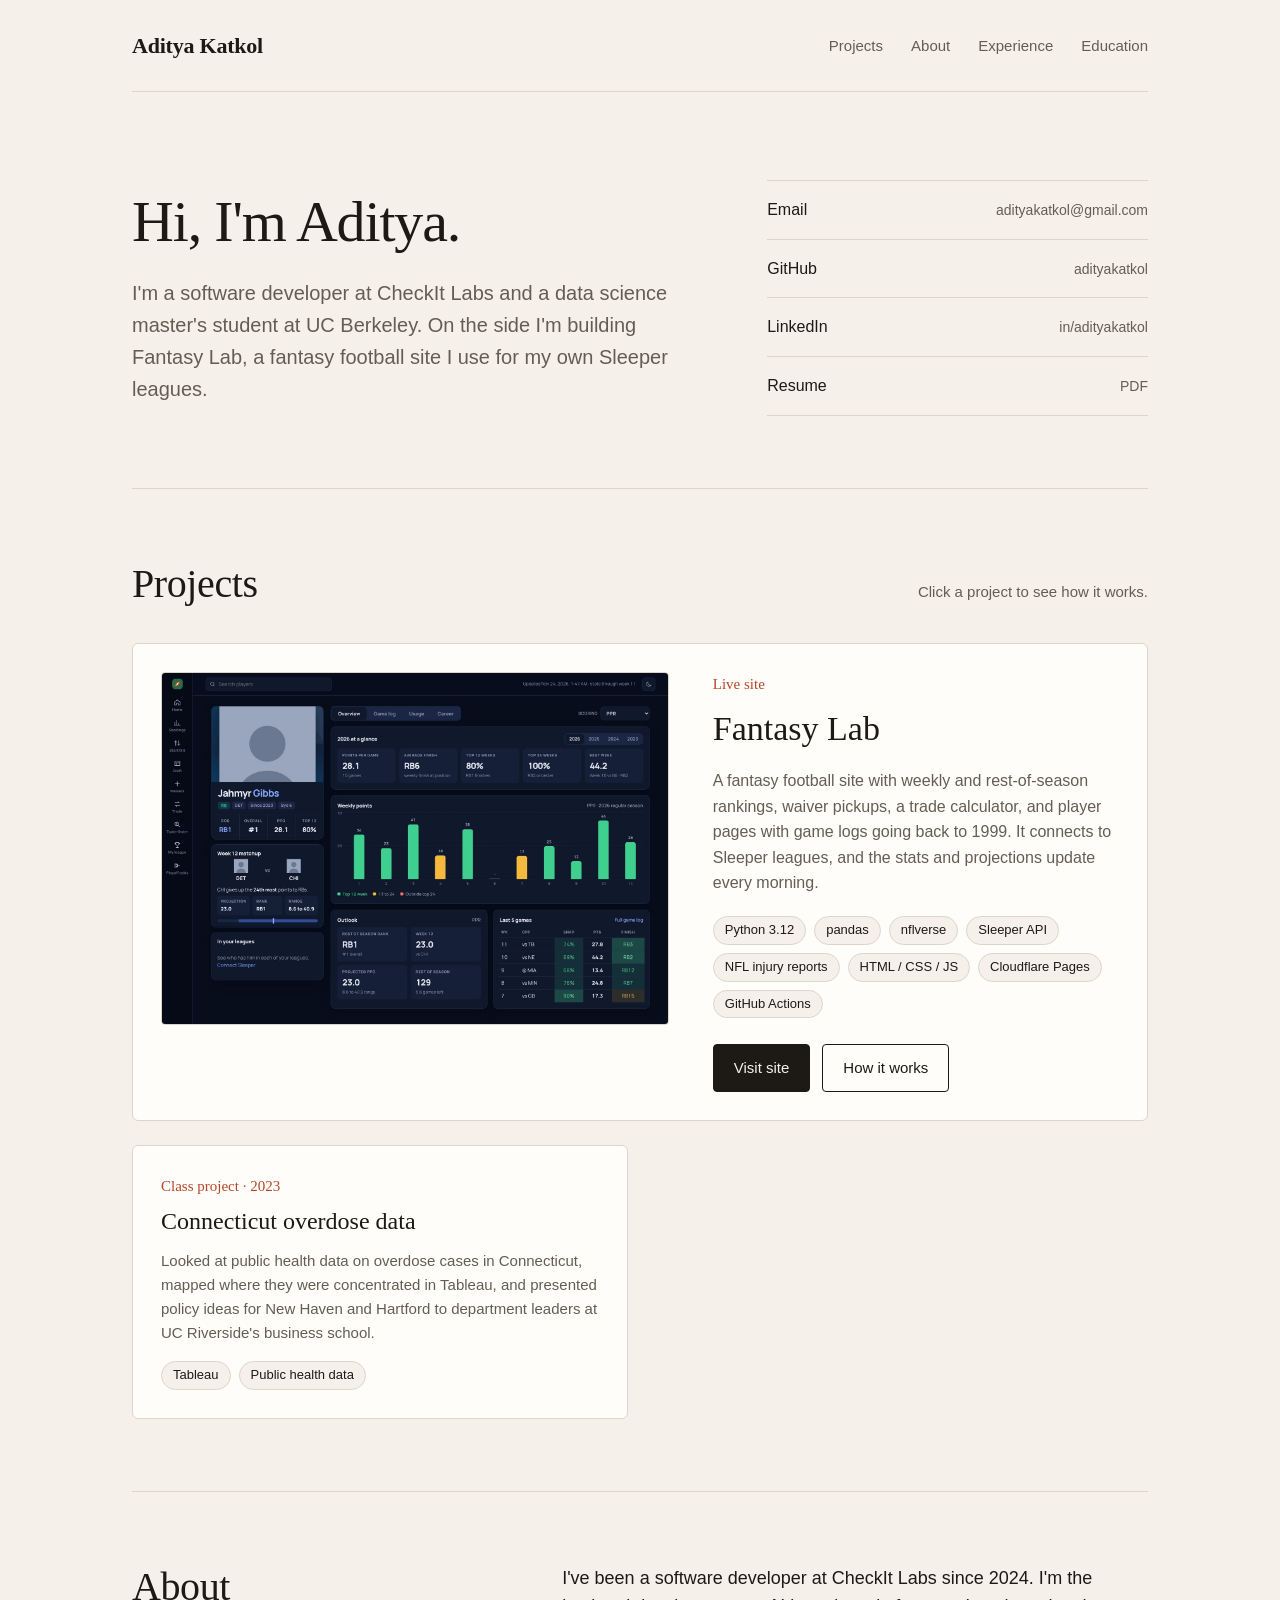
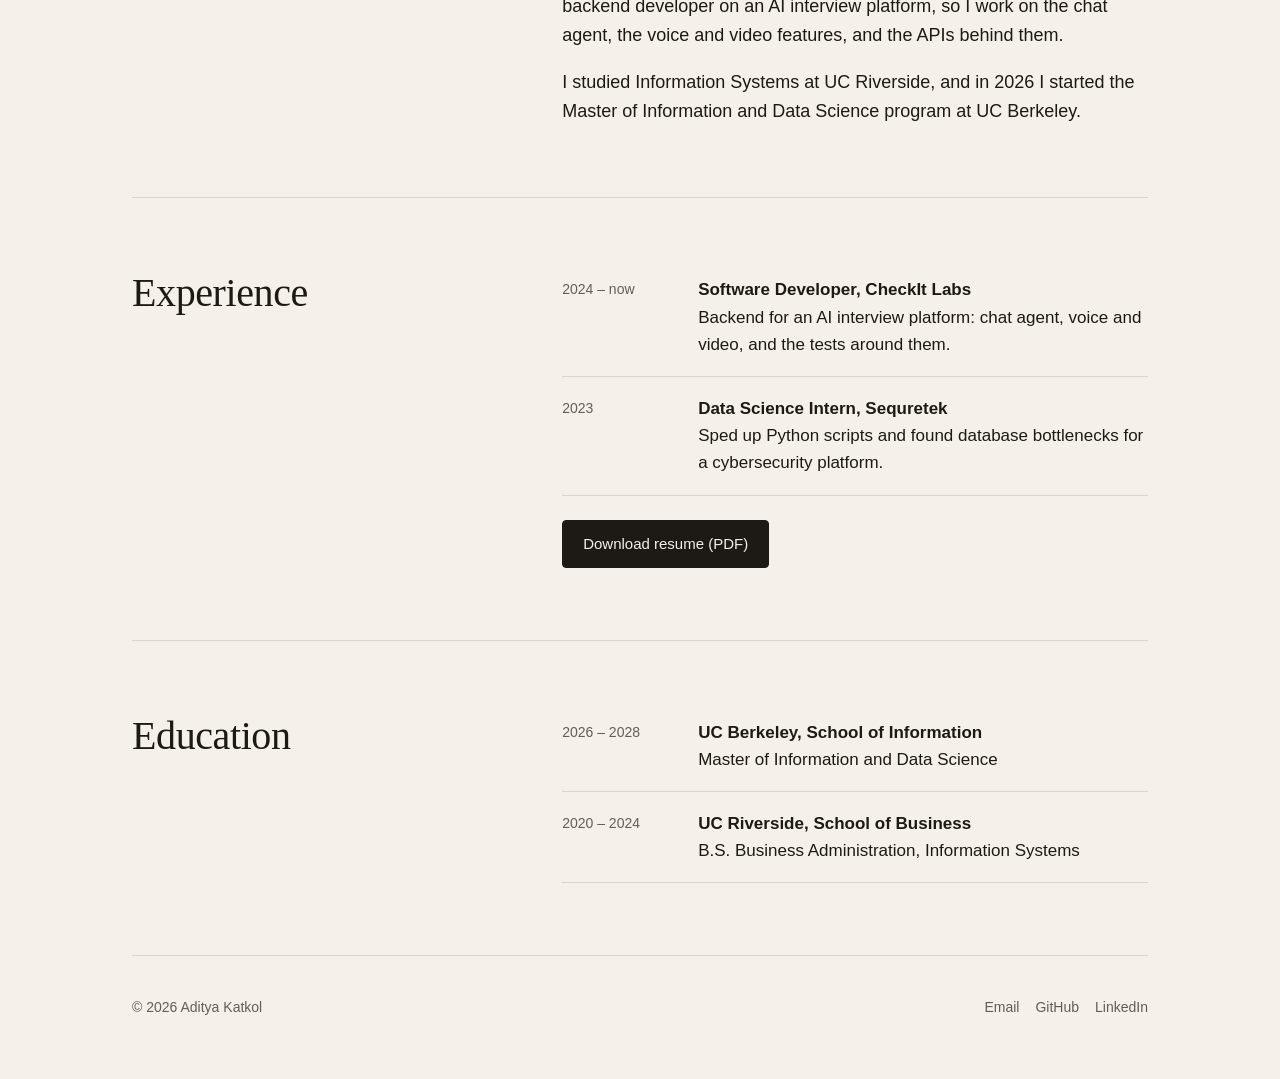
==== index.html @ aff80ff6 "Add portfolio site: home, project write-ups, experience, education" ====
<!doctype html>
<html lang="en">
<head>
  <meta charset="utf-8">
  <meta name="viewport" content="width=device-width, initial-scale=1">
  <title>Aditya Katkol</title>
  <meta name="description" content="Aditya Katkol: software developer and data science master's student. Projects, experience and resume.">
  <meta property="og:title" content="Aditya Katkol">
  <meta property="og:description" content="Software developer and data science master's student. Projects, experience and resume.">
  <meta property="og:image" content="assets/img/fantasy-lab-player.jpg">
  <link rel="icon" href="assets/favicon.svg" type="image/svg+xml">
  <link rel="stylesheet" href="css/style.css">
</head>
<body data-page="home">
  <div class="wrap">
    <header class="top">
      <a class="mark" href="index.html" data-name>Aditya Katkol</a>
      <nav aria-label="Sections">
        <ul class="menu">
          <li><a href="#projects">Projects</a></li>
          <li><a href="#about">About</a></li>
          <li><a href="#experience">Experience</a></li>
          <li><a href="#education">Education</a></li>
        </ul>
      </nav>
    </header>

    <main>
      <section class="hero">
        <div>
          <h1 id="greeting"></h1>
          <p class="lede" id="intro"></p>
        </div>
        <div class="links" id="links"></div>
      </section>

      <section class="sec" id="projects">
        <div class="sechead"><h2>Projects</h2><p id="projects-note"></p></div>
        <div id="project-list"></div>
      </section>

      <section class="sec split" id="about">
        <h2>About</h2>
        <div class="prose" id="about-text"></div>
      </section>

      <section class="sec split" id="experience">
        <h2>Experience</h2>
        <div>
          <div id="experience-list"></div>
          <p class="after"><a class="btn solid" id="resume-btn" href="#" target="_blank" rel="noopener">Download resume (PDF)</a></p>
        </div>
      </section>

      <section class="sec split" id="education">
        <h2>Education</h2>
        <div id="education-list"></div>
      </section>
    </main>

    <footer class="foot">
      <span>&copy; <span data-year>2026</span> <span data-name>Aditya Katkol</span></span>
      <nav aria-label="Contact"><a data-email href="#">Email</a><a data-github href="#" target="_blank" rel="noopener">GitHub</a><a data-linkedin href="#" target="_blank" rel="noopener">LinkedIn</a></nav>
    </footer>
  </div>
  <script src="content.js"></script>
  <script src="js/main.js"></script>
</body>
</html>
---- css/style.css ----
:root {
  --bg: #f5f1ea;
  --card: #fffdf9;
  --ink: #1d1a16;
  --muted: #645d53;
  --line: #ddd5c8;
  --accent: #b4472b;
  --chip: #f5f1ea;
  --serif: "Charter", "Bitstream Charter", "Iowan Old Style", "Sitka Text", Cambria, Georgia, serif;
  --sans: "Inter", -apple-system, BlinkMacSystemFont, "Segoe UI", Roboto, Helvetica, Arial, sans-serif;
}

* { box-sizing: border-box; margin: 0; padding: 0; }
html { scroll-behavior: smooth; scroll-padding-top: 24px; }
body {
  background: var(--bg);
  color: var(--ink);
  font-family: var(--sans);
  font-size: 17px;
  line-height: 1.6;
  -webkit-font-smoothing: antialiased;
}
img { max-width: 100%; display: block; }
a { color: inherit; }
a:focus-visible, button:focus-visible { outline: 2px solid var(--accent); outline-offset: 3px; }

.wrap { max-width: 1080px; margin: 0 auto; padding: 0 32px; }

/* Top bar */
.top {
  display: flex; justify-content: space-between; align-items: center; gap: 16px;
  padding: 28px 0; border-bottom: 1px solid var(--line);
}
.mark { font-family: var(--serif); font-size: 22px; font-weight: 700; text-decoration: none; letter-spacing: -0.01em; }
.menu { display: flex; gap: 28px; list-style: none; font-size: 15px; }
.menu a { color: var(--muted); text-decoration: none; padding-bottom: 3px; border-bottom: 2px solid transparent; }
.menu a:hover { color: var(--ink); border-color: var(--accent); }

/* Hero */
.hero {
  display: grid; grid-template-columns: 1.5fr 1fr; gap: 64px; align-items: center;
  padding: 88px 0 72px;
}
h1 { font-family: var(--serif); font-weight: 400; font-size: 58px; line-height: 1.08; letter-spacing: -0.02em; }
.lede { font-size: 20px; color: var(--muted); margin-top: 24px; max-width: 560px; }
.links { border-top: 1px solid var(--line); }
.links a {
  display: flex; justify-content: space-between; align-items: baseline; gap: 16px;
  padding: 16px 0; border-bottom: 1px solid var(--line); text-decoration: none; font-size: 16px;
}
.links a small { color: var(--muted); font-size: 14px; overflow-wrap: anywhere; text-align: right; }
.links a:hover small { color: var(--accent); }

/* Sections */
.sec { padding: 72px 0; border-top: 1px solid var(--line); }
h2 { font-family: var(--serif); font-weight: 400; font-size: 40px; letter-spacing: -0.01em; line-height: 1.15; }
.sechead { display: flex; justify-content: space-between; align-items: baseline; gap: 16px; margin-bottom: 36px; }
.sechead p { color: var(--muted); font-size: 15px; }
.split { display: grid; grid-template-columns: 1fr 1.6fr; gap: 64px; }

/* Project cards */
.label { font-family: var(--serif); font-size: 15px; color: var(--accent); }
.chips { display: flex; flex-wrap: wrap; gap: 8px; list-style: none; }
.chips li { font-size: 13px; border: 1px solid var(--line); border-radius: 99px; padding: 3px 11px; background: var(--chip); }

.card {
  background: var(--card); border: 1px solid var(--line); border-radius: 6px; padding: 28px;
  position: relative; transition: border-color .15s, box-shadow .15s;
}
.card:hover { border-color: #c9bca8; box-shadow: 0 6px 24px rgba(60, 40, 20, .07); }
.card h3 { font-family: var(--serif); font-weight: 400; }
.card h3 a { text-decoration: none; }
.card h3 a::after { content: ""; position: absolute; inset: 0; } /* whole card opens the write-up */
.card p { color: var(--muted); }
.card .btns { position: relative; z-index: 1; } /* buttons stay clickable above the card link */

.card.feature { display: grid; grid-template-columns: 1.25fr 1fr; gap: 44px; }
.card.feature img { border-radius: 4px; border: 1px solid var(--line); width: 100%; height: auto; }
.card.feature h3 { font-size: 34px; margin: 6px 0 12px; }
.card.feature p { font-size: 16px; }
.card.feature .chips { margin: 20px 0 26px; }

.grid2 { display: grid; grid-template-columns: 1fr 1fr; gap: 24px; margin-top: 24px; }
.card.small h3 { font-size: 24px; margin: 4px 0 8px; }
.card.small p { font-size: 15px; }
.card.small .chips { margin-top: 16px; }

.btns { display: flex; flex-wrap: wrap; gap: 12px; }
.btn {
  display: inline-block; font-size: 15px; font-weight: 500; padding: 11px 20px; border-radius: 4px;
  text-decoration: none; border: 1px solid var(--ink);
}
.btn.solid { background: var(--ink); color: var(--bg); }
.btn.solid:hover { background: var(--accent); border-color: var(--accent); }
.btn.line:hover { border-color: var(--accent); color: var(--accent); }

/* About, experience, education */
.prose p { font-size: 18px; margin-bottom: 18px; }
.prose p:last-child { margin-bottom: 0; }
.row { display: grid; grid-template-columns: 120px 1fr; gap: 16px; padding: 18px 0; border-bottom: 1px solid var(--line); }
.row:first-child { padding-top: 6px; }
.row .years { color: var(--muted); font-size: 14px; padding-top: 2px; }
.row b { font-weight: 600; }
.row span.text { display: block; color: var(--ink); }
.after { margin-top: 24px; }

/* Footer */
.foot {
  display: flex; justify-content: space-between; flex-wrap: wrap; gap: 12px;
  padding: 40px 0 60px; border-top: 1px solid var(--line); color: var(--muted); font-size: 14px;
}
.foot nav { display: flex; gap: 16px; }
.foot a { text-decoration: none; }
.foot a:hover { color: var(--accent); }

/* Write-up page */
.back { display: inline-block; margin-top: 40px; color: var(--muted); text-decoration: none; font-size: 15px; }
.back:hover { color: var(--accent); }
.wu-head { padding: 28px 0 48px; }
.wu-head h1 { margin: 8px 0 16px; }
.wu-head .lede { margin-top: 0; max-width: 720px; }
.wu-head .chips { margin: 24px 0 28px; }
.wu-hero { border-radius: 6px; border: 1px solid var(--line); margin-bottom: 24px; width: 100%; height: auto; }
.wu-sec { padding: 48px 0; border-top: 1px solid var(--line); }
.wu-sec .body p { font-size: 18px; margin-bottom: 16px; }
.wu-sec ul.points { padding-left: 20px; font-size: 18px; }
.wu-sec ul.points li { margin-bottom: 10px; }
.wu-sec figure { margin-top: 28px; }
.wu-sec figure img { border-radius: 6px; border: 1px solid var(--line); width: 100%; height: auto; }
.wu-sec figcaption { color: var(--muted); font-size: 14px; margin-top: 10px; }

.notfound { padding: 120px 0; }
.notfound p { color: var(--muted); margin: 16px 0 28px; font-size: 18px; }

/* Phones and small tablets */
@media (max-width: 760px) {
  body { font-size: 16px; }
  .wrap { padding: 0 20px; }
  .top { padding: 20px 0; }
  .menu { display: none; }
  .hero { grid-template-columns: 1fr; gap: 36px; padding: 48px 0 48px; }
  h1 { font-size: 42px; }
  .lede { font-size: 18px; }
  .sec { padding: 52px 0; }
  h2 { font-size: 32px; }
  .sechead { flex-direction: column; gap: 6px; }
  .split, .card.feature, .grid2 { grid-template-columns: 1fr; gap: 24px; }
  .card { padding: 18px; }
  .card.feature h3 { font-size: 28px; }
  .row { grid-template-columns: 1fr; gap: 2px; }
  .prose p, .wu-sec .body p, .wu-sec ul.points { font-size: 17px; }
}

@media print {
  .top .menu, .btns, .foot nav { display: none; }
  body { background: #fff; }
}
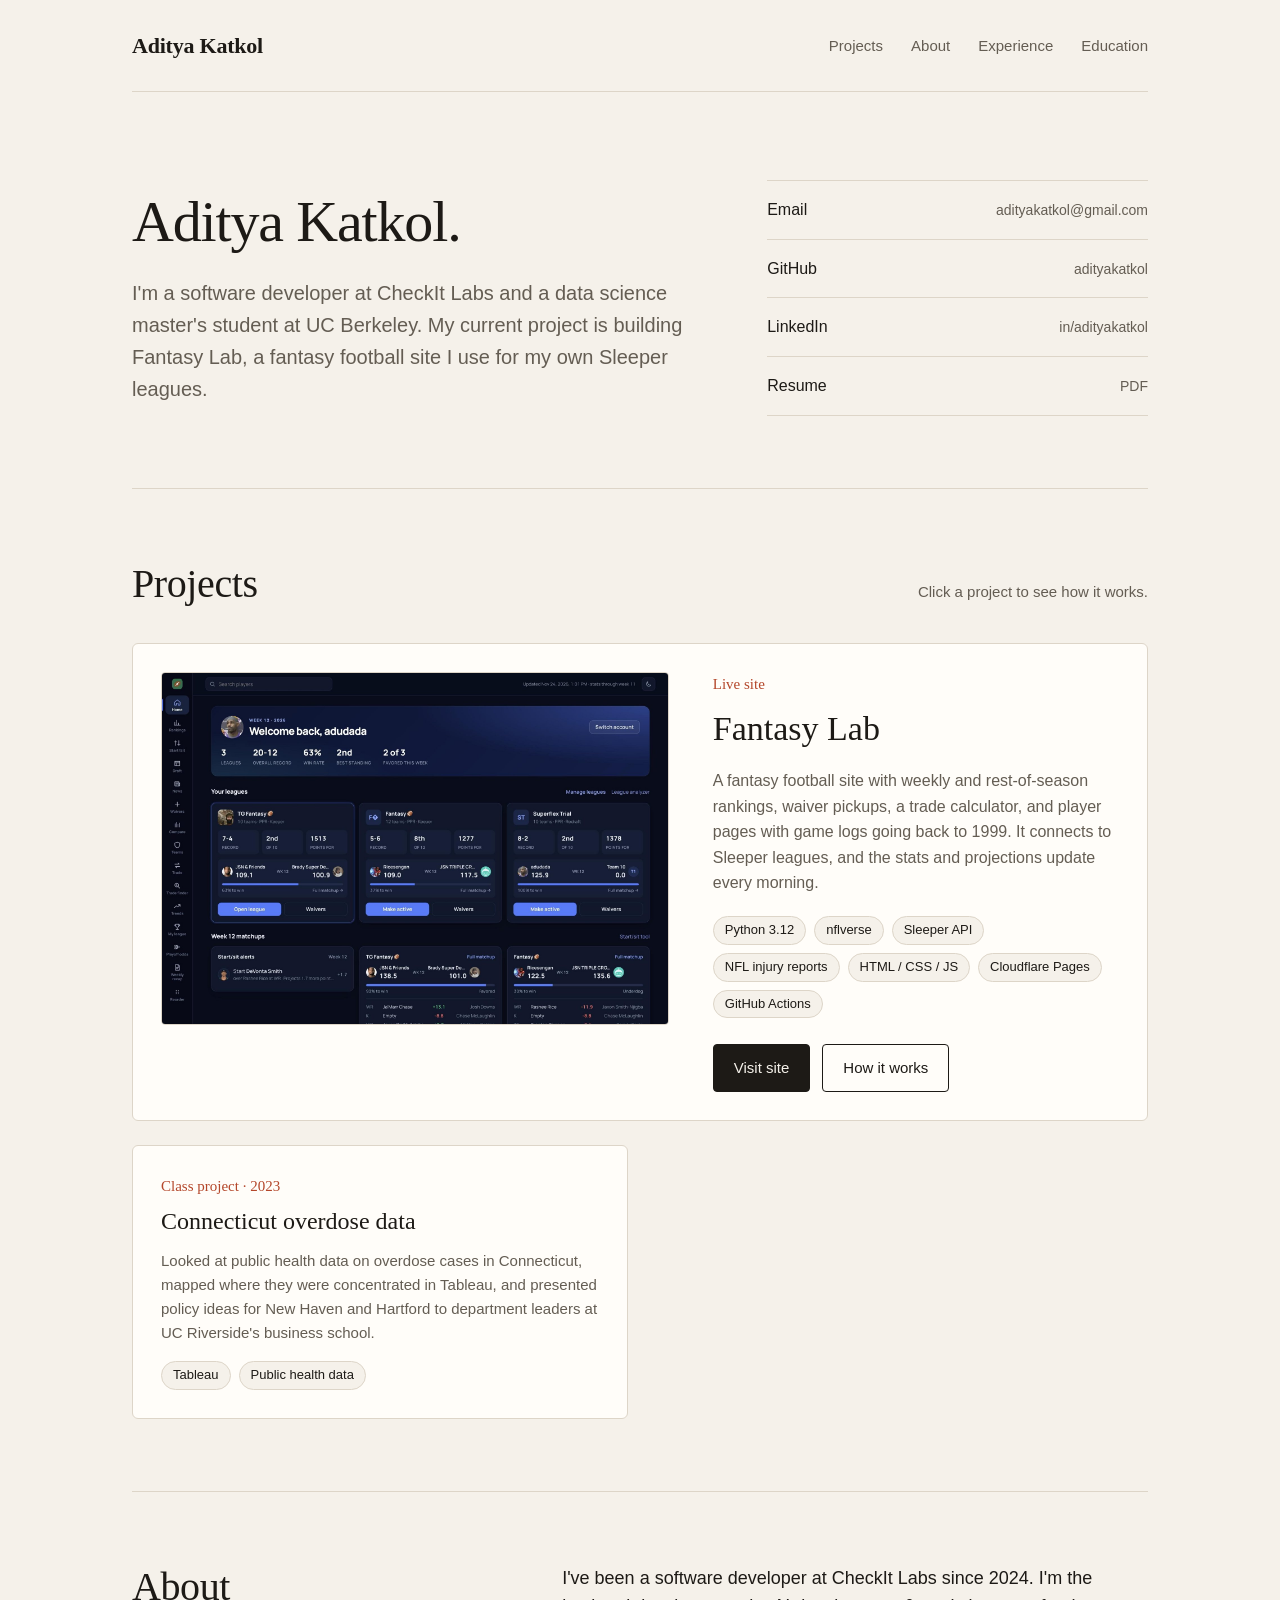
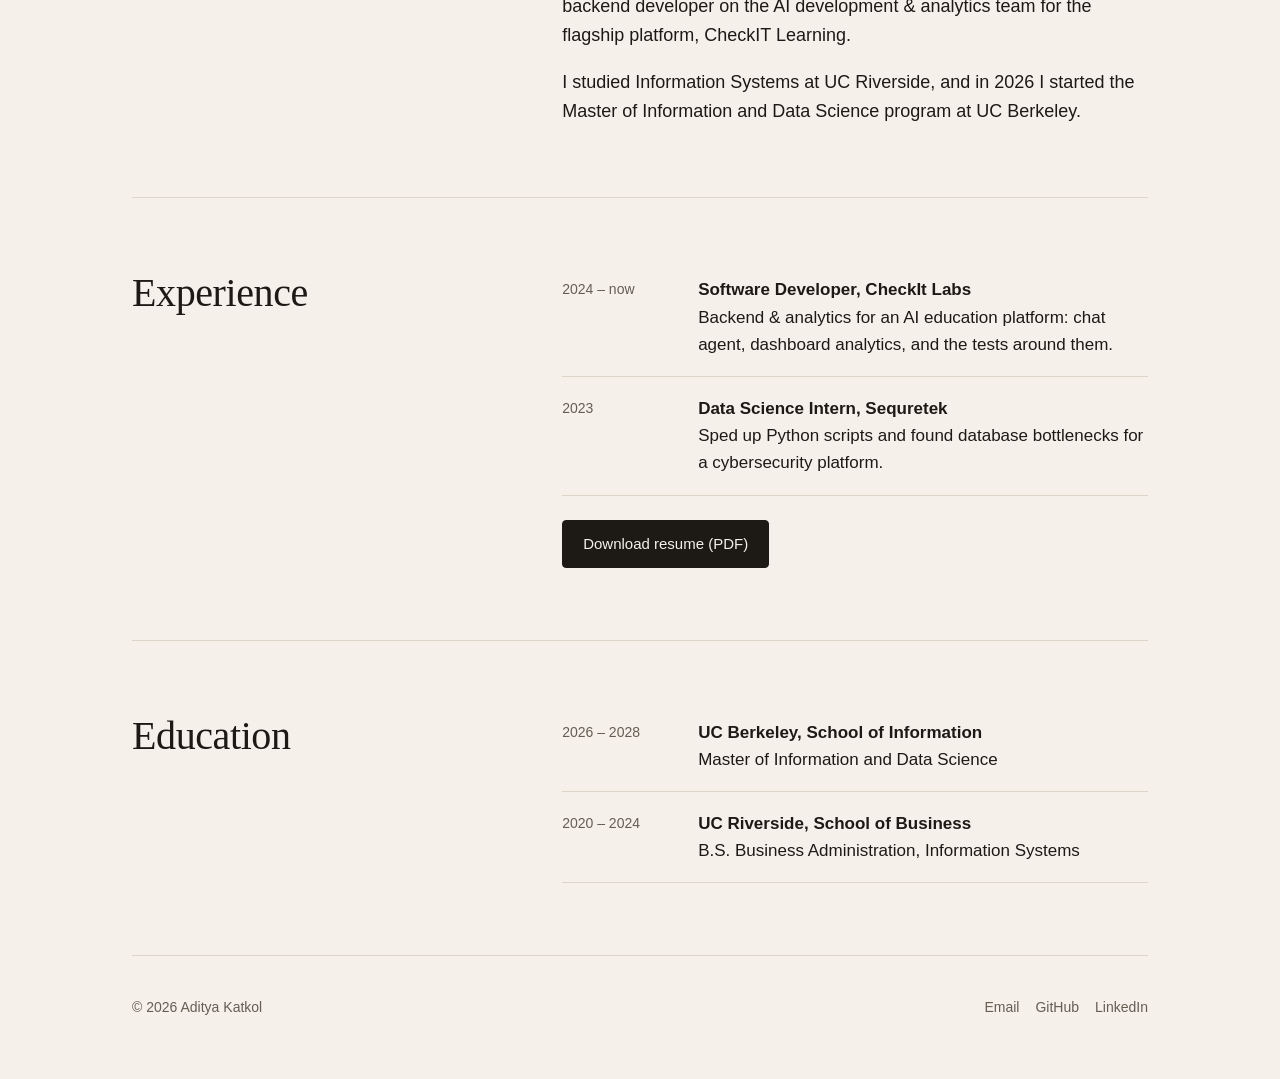
==== commit 178c608c: "Use dashboard screenshot on project card, update player screenshots, drop pandas tag, load content f" ====
--- a/index.html
+++ b/index.html
@@ -63,7 +63,13 @@
       <nav aria-label="Contact"><a data-email href="#">Email</a><a data-github href="#" target="_blank" rel="noopener">GitHub</a><a data-linkedin href="#" target="_blank" rel="noopener">LinkedIn</a></nav>
     </footer>
   </div>
-  <script src="content.js"></script>
-  <script src="js/main.js"></script>
+  <script>
+    // Loads the text and page code fresh on every visit, so edits show up as soon as GitHub publishes them.
+    (function () {
+      var v = Date.now();
+      function load(src, next) { var s = document.createElement("script"); s.src = src + "?v=" + v; if (next) s.onload = next; document.body.appendChild(s); }
+      load("content.js", function () { load("js/main.js"); });
+    })();
+  </script>
 </body>
 </html>
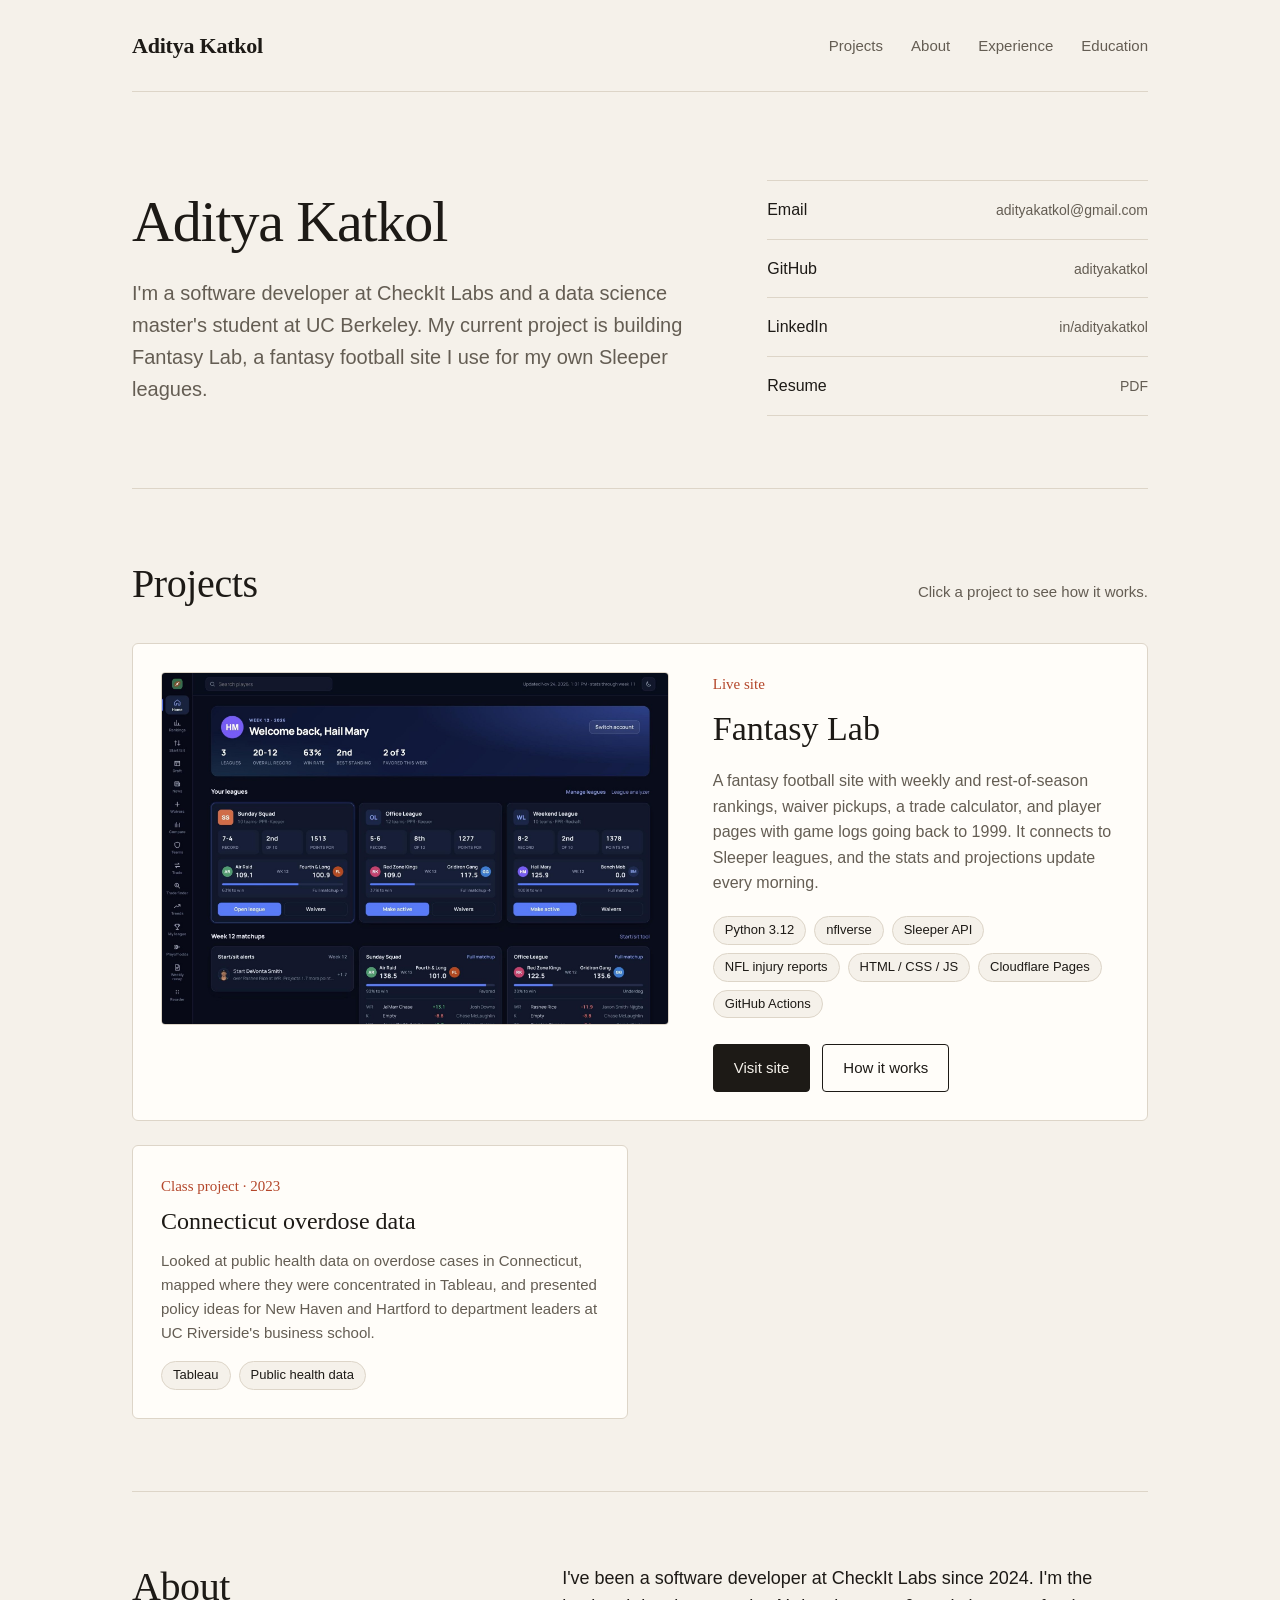
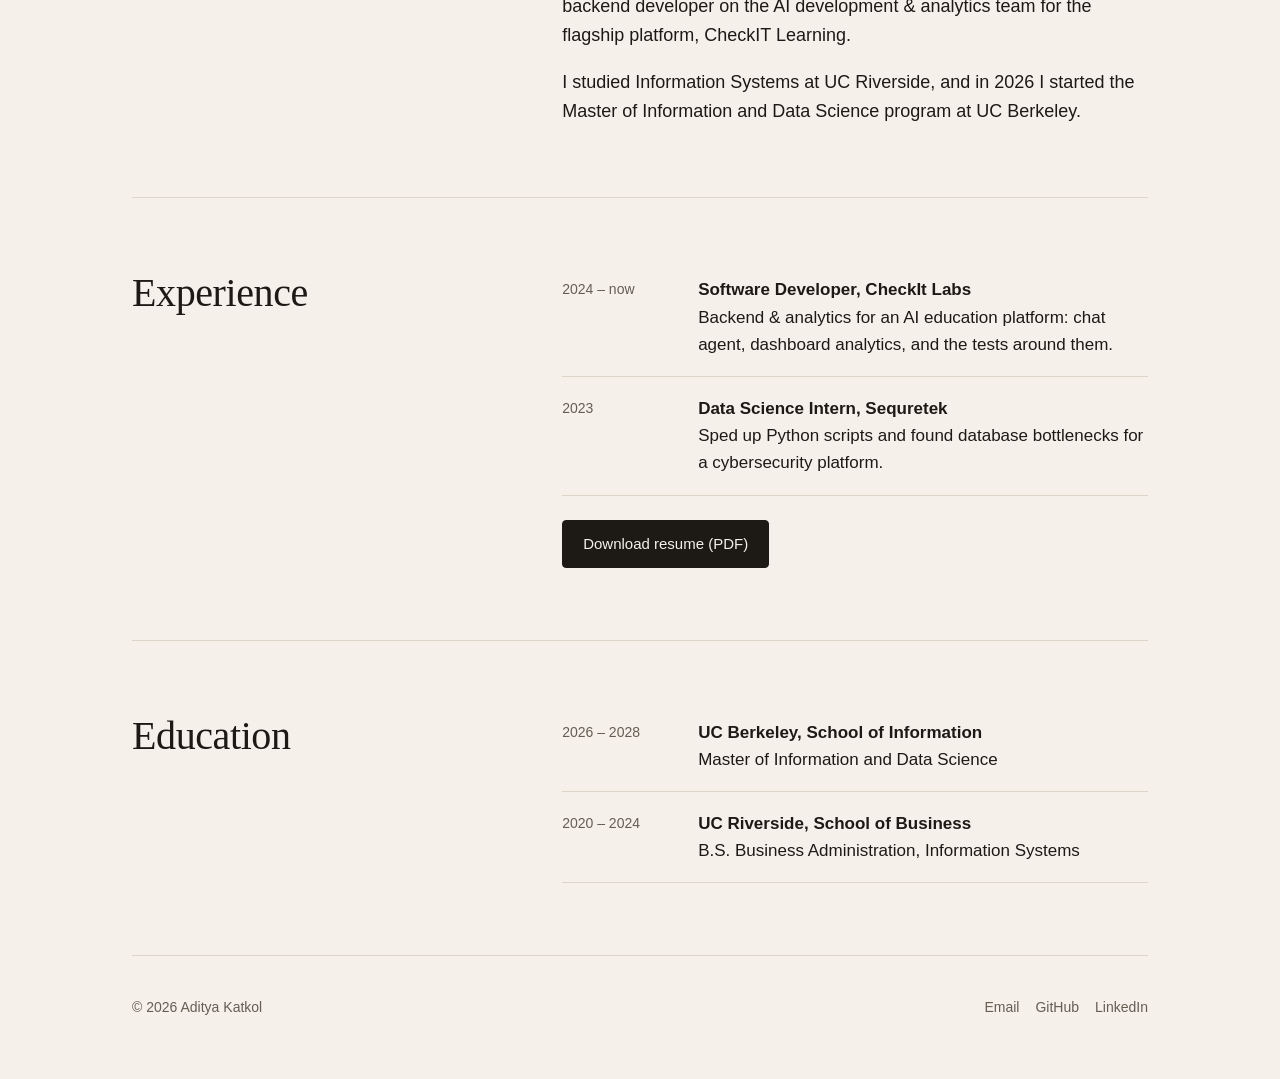
==== commit 93a5d89e: "Show section links on phones" ====
--- a/index.html
+++ b/index.html
@@ -9,7 +9,7 @@
   <meta property="og:description" content="Software developer and data science master's student. Projects, experience and resume.">
   <meta property="og:image" content="assets/img/fantasy-lab-player.jpg">
   <link rel="icon" href="assets/favicon.svg" type="image/svg+xml">
-  <link rel="stylesheet" href="css/style.css">
+  <link rel="stylesheet" href="css/style.css?v=2">
 </head>
 <body data-page="home">
   <div class="wrap">
--- a/css/style.css
+++ b/css/style.css
@@ -136,8 +136,11 @@
 @media (max-width: 760px) {
   body { font-size: 16px; }
   .wrap { padding: 0 20px; }
-  .top { padding: 20px 0; }
-  .menu { display: none; }
+  .top { padding: 18px 0 14px; flex-direction: column; align-items: flex-start; gap: 10px; }
+  .top nav { width: 100%; overflow-x: auto; -webkit-overflow-scrolling: touch; scrollbar-width: none; }
+  .top nav::-webkit-scrollbar { display: none; }
+  .menu { gap: 12px; font-size: 14px; white-space: nowrap; justify-content: space-between; }
+  .menu a { display: inline-block; padding: 6px 0; }
   .hero { grid-template-columns: 1fr; gap: 36px; padding: 48px 0 48px; }
   h1 { font-size: 42px; }
   .lede { font-size: 18px; }
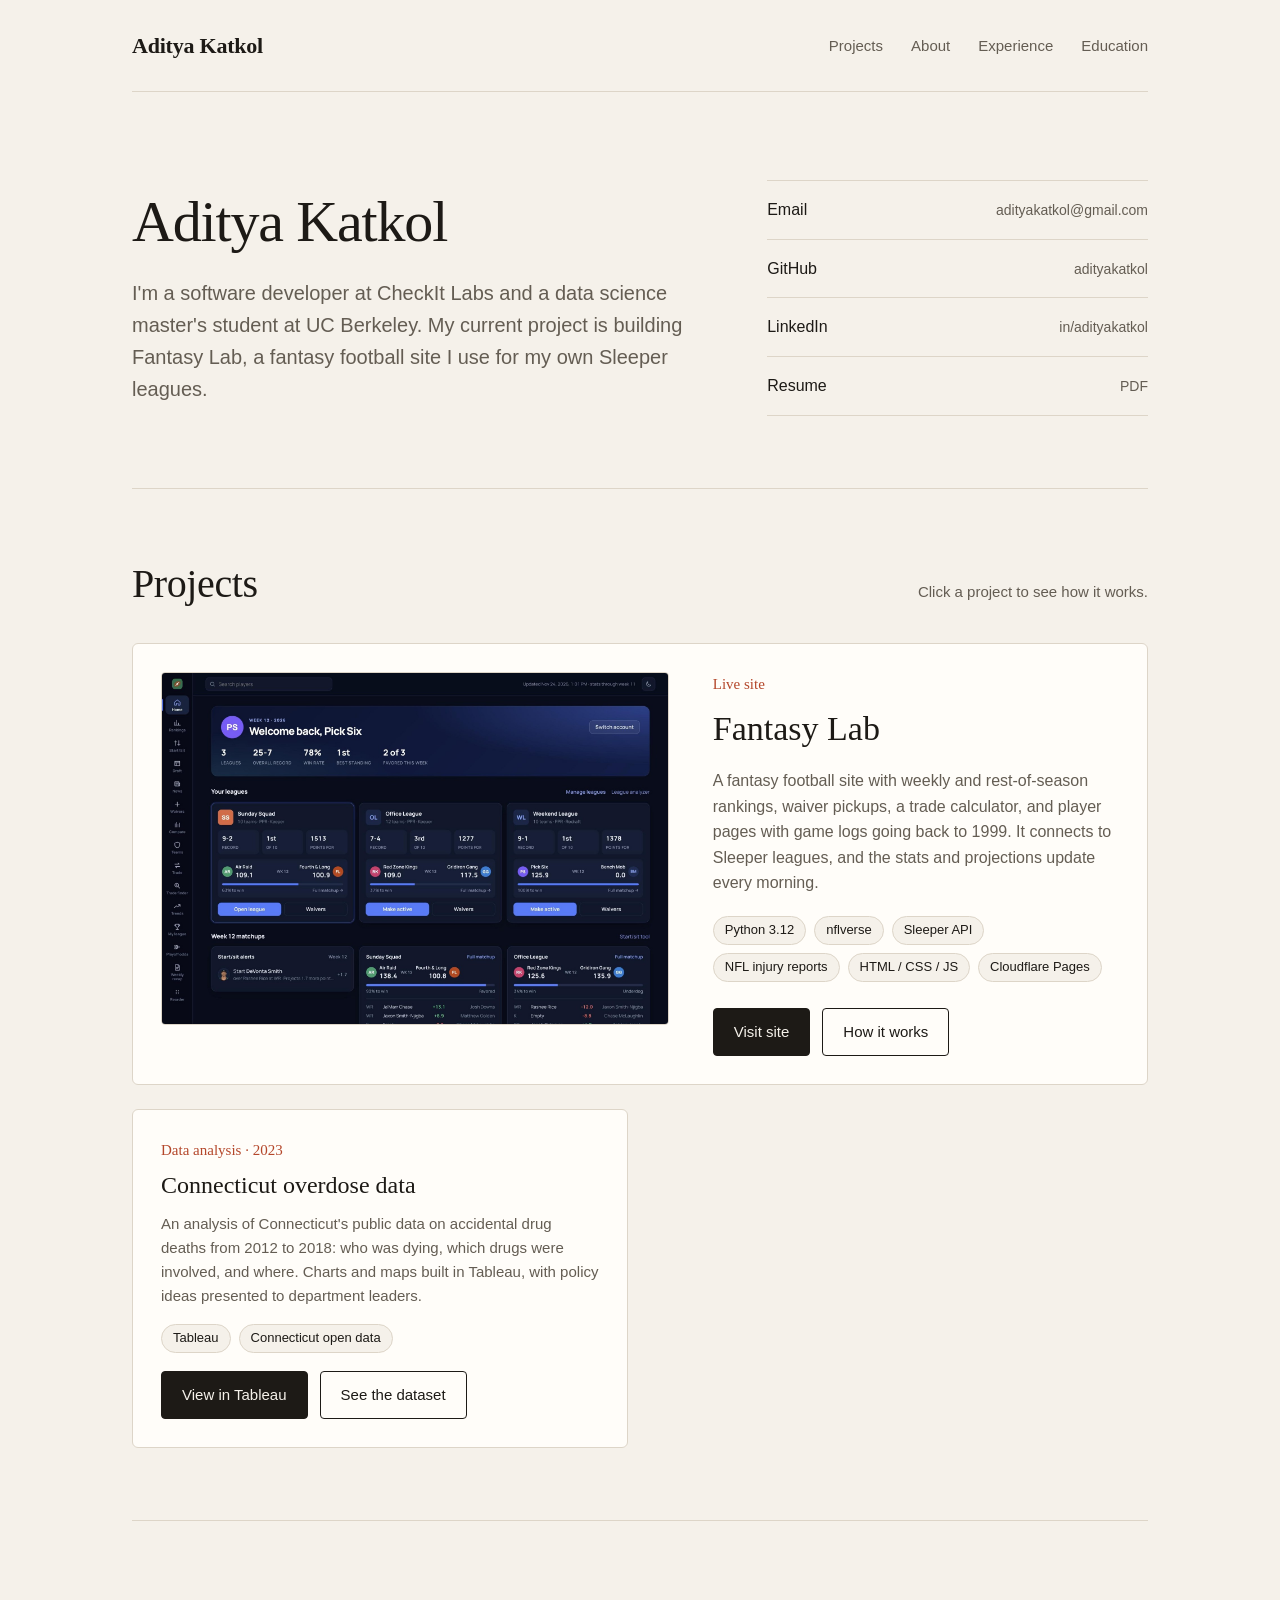
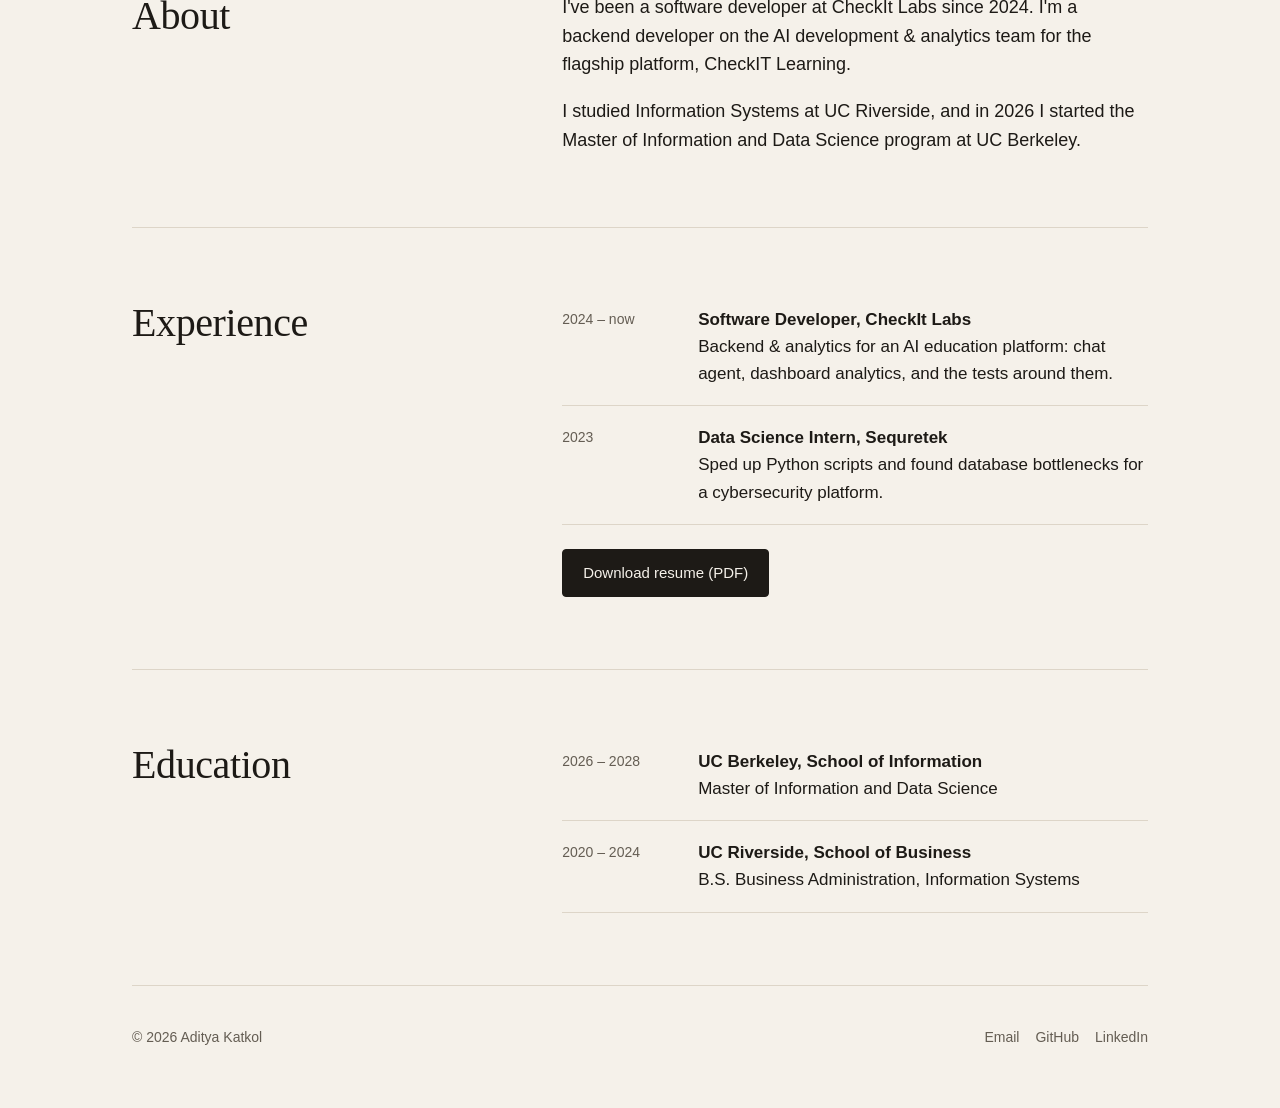
==== commit 67985609: "Use dashboard as Fantasy Lab hero image and refresh example league data" ====
--- a/index.html
+++ b/index.html
@@ -7,7 +7,7 @@
   <meta name="description" content="Aditya Katkol: software developer and data science master's student. Projects, experience and resume.">
   <meta property="og:title" content="Aditya Katkol">
   <meta property="og:description" content="Software developer and data science master's student. Projects, experience and resume.">
-  <meta property="og:image" content="assets/img/fantasy-lab-player.jpg">
+  <meta property="og:image" content="assets/img/fantasy-lab-dashboard.jpg">
   <link rel="icon" href="assets/favicon.svg" type="image/svg+xml">
   <link rel="stylesheet" href="css/style.css?v=2">
 </head>
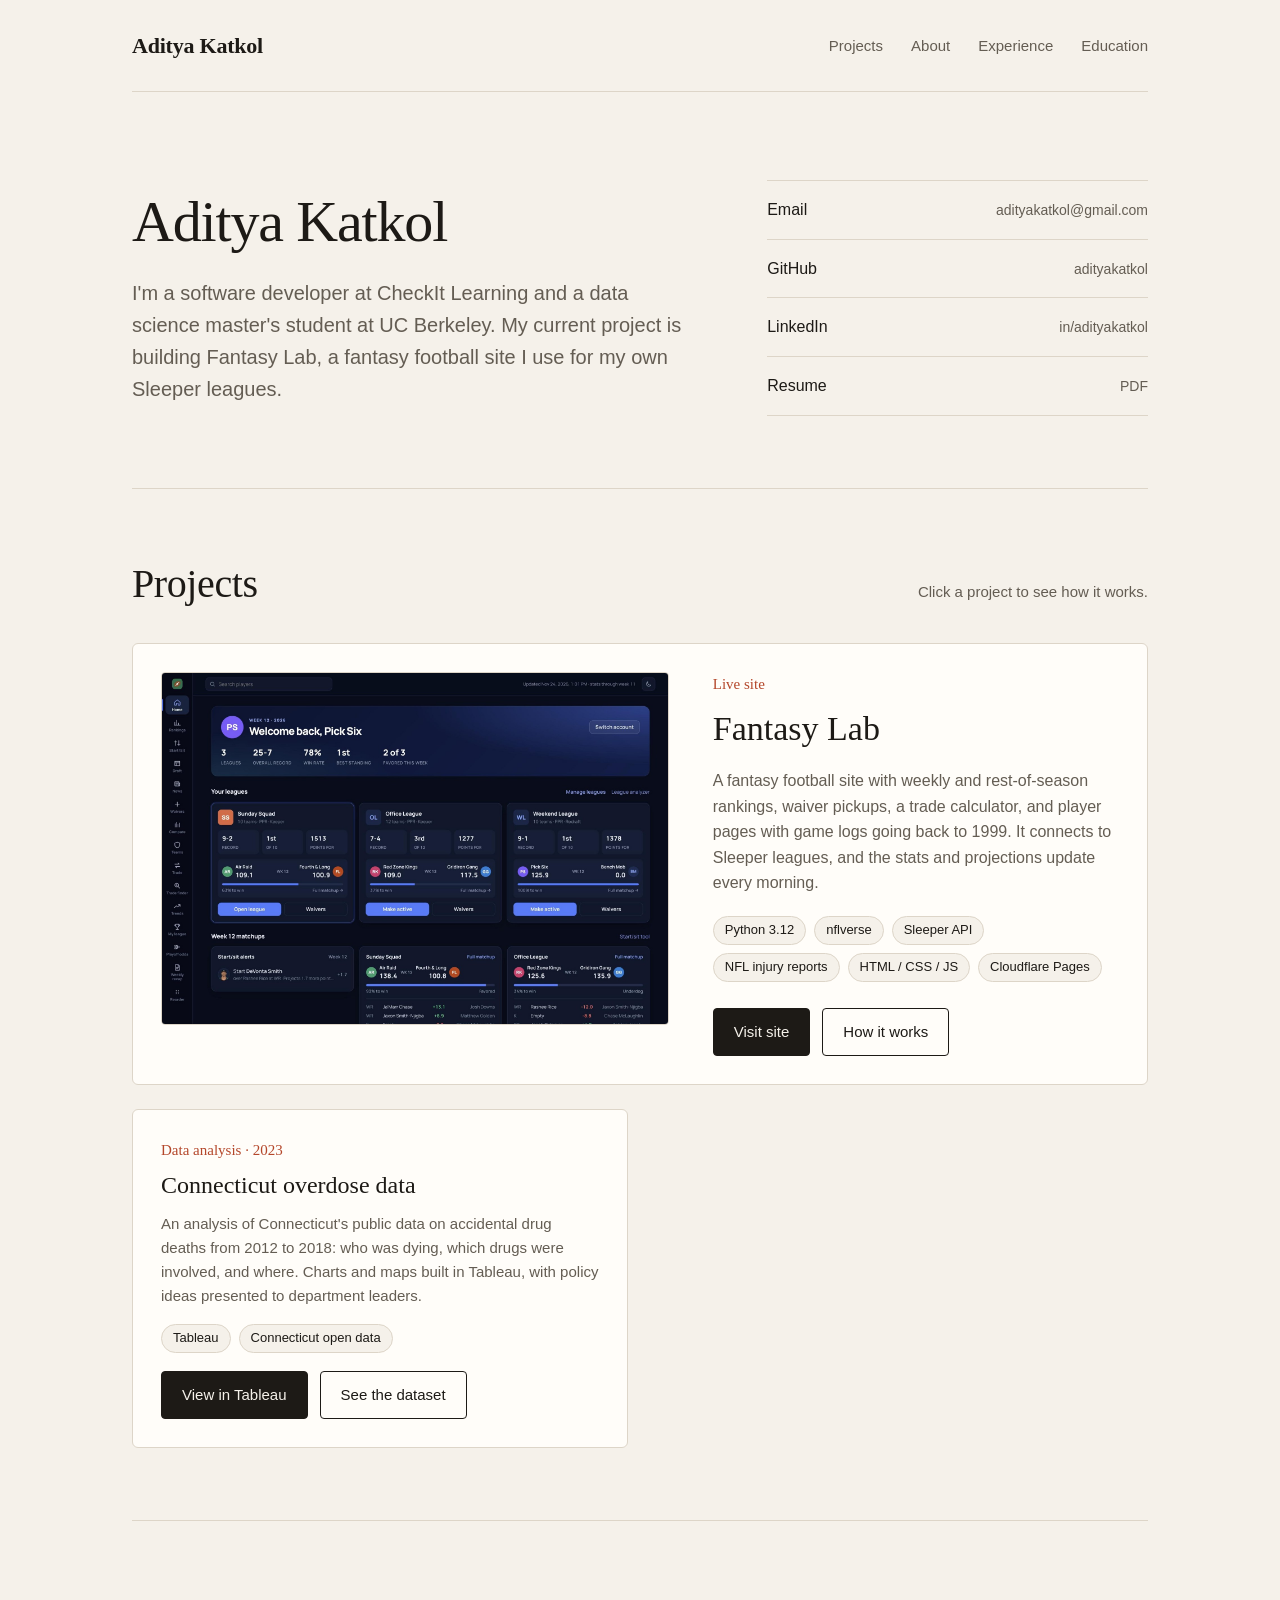
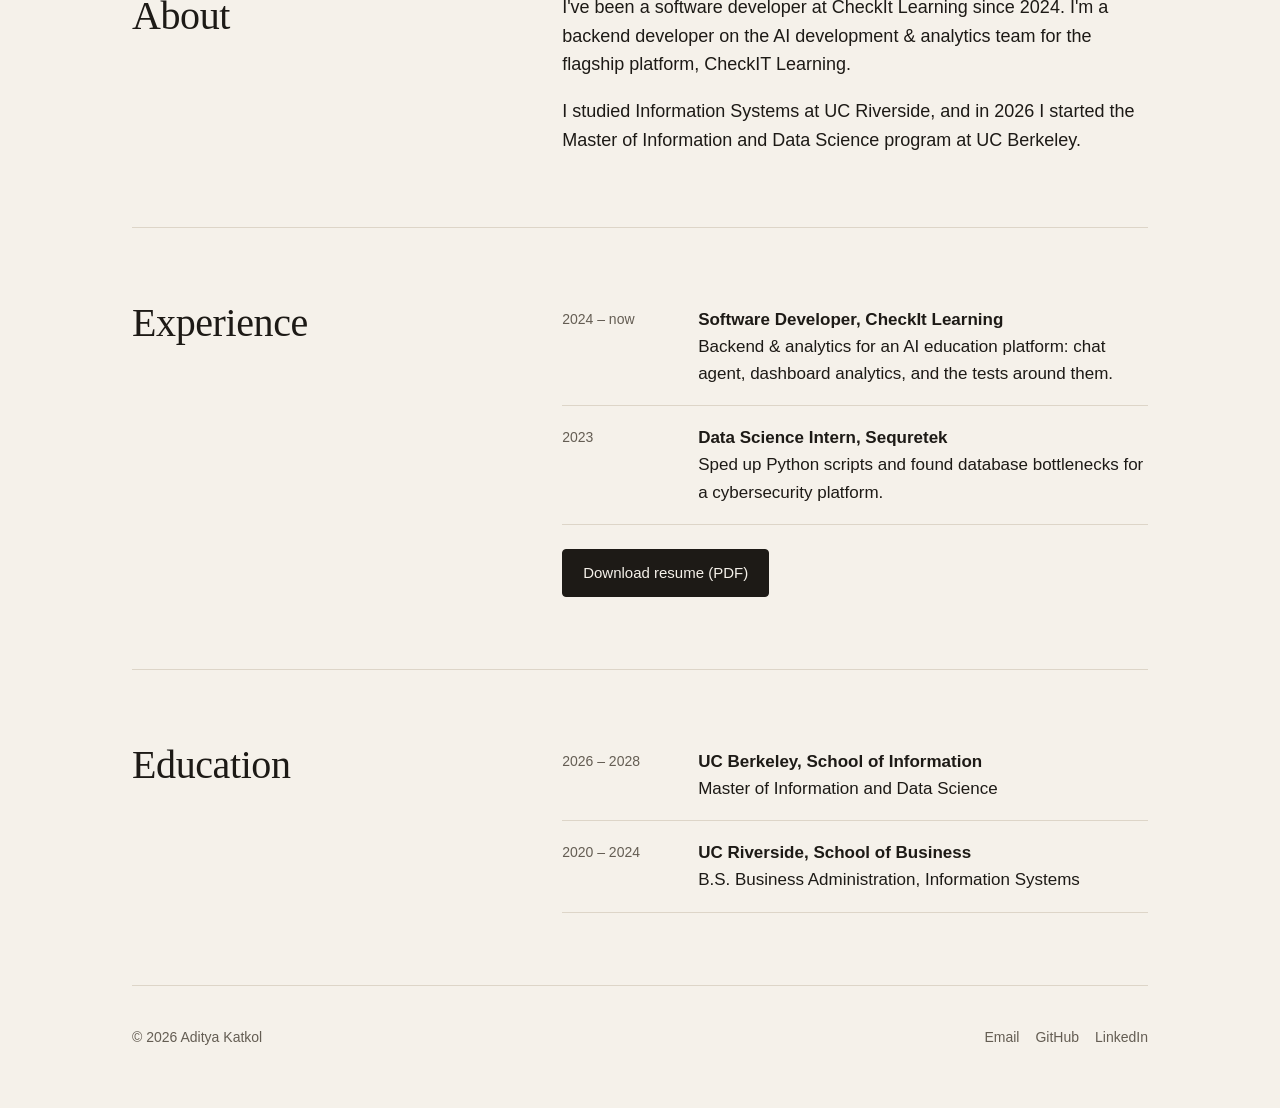
==== commit eb53063b: "Use portfolio screenshot for link previews" ====
--- a/index.html
+++ b/index.html
@@ -7,7 +7,13 @@
   <meta name="description" content="Aditya Katkol: software developer and data science master's student. Projects, experience and resume.">
   <meta property="og:title" content="Aditya Katkol">
   <meta property="og:description" content="Software developer and data science master's student. Projects, experience and resume.">
-  <meta property="og:image" content="assets/img/fantasy-lab-dashboard.jpg">
+  <meta property="og:type" content="website">
+  <meta property="og:url" content="https://adityakatkol.github.io/">
+  <meta property="og:image" content="https://adityakatkol.github.io/assets/img/preview.jpg">
+  <meta property="og:image:width" content="1200">
+  <meta property="og:image:height" content="630">
+  <meta name="twitter:card" content="summary_large_image">
+  <meta name="twitter:image" content="https://adityakatkol.github.io/assets/img/preview.jpg">
   <link rel="icon" href="assets/favicon.svg" type="image/svg+xml">
   <link rel="stylesheet" href="css/style.css?v=2">
 </head>
